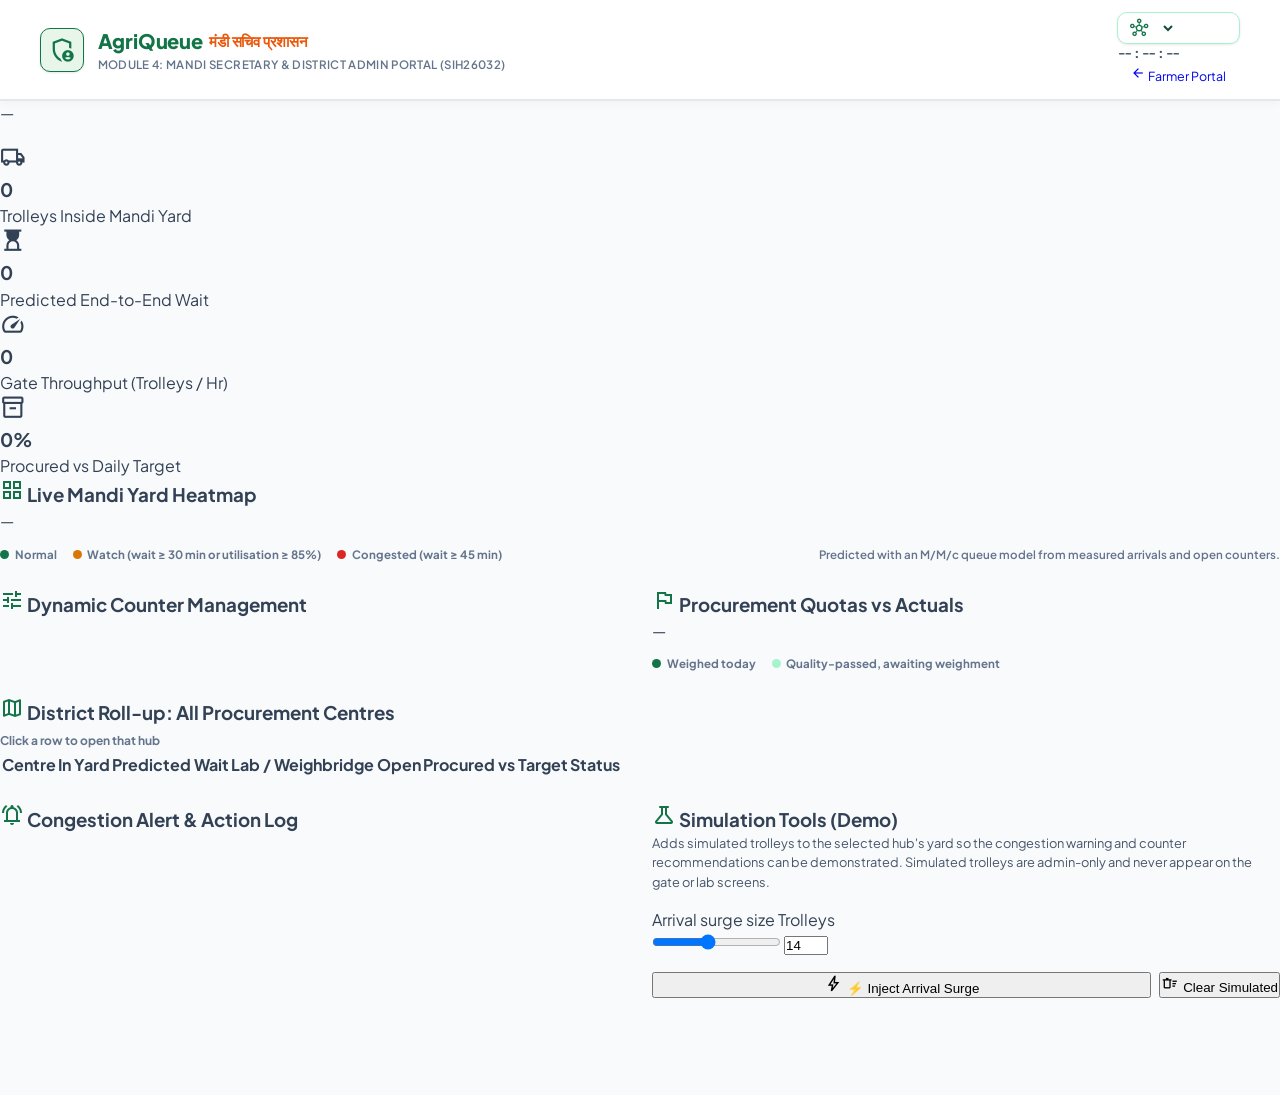
==== public/admin_dashboard.html @ 8ec09c7c "feat(module4): Mandi Secretary admin portal (admin_dashboard.html) + architecture docs - Live yard h" ====
<!DOCTYPE html>
<html lang="en">
<head>
    <meta charset="UTF-8">
    <meta name="viewport" content="width=device-width, initial-scale=1.0">
    <title>Mandi Secretary Admin Portal | AgriQueue (SIH26032)</title>

    <!-- Google Fonts -->
    <link rel="preconnect" href="https://fonts.googleapis.com">
    <link rel="preconnect" href="https://fonts.gstatic.com" crossorigin>
    <link href="https://fonts.googleapis.com/css2?family=JetBrains+Mono:wght@500;600;700;800&family=Plus+Jakarta+Sans:wght@400;500;600;700;800&family=Material+Symbols+Outlined:wght,FILL@100..700,0..1&display=swap" rel="stylesheet">

    <!-- Shared AgriQueue Vanilla CSS Design System -->
    <link rel="stylesheet" href="farmer.css">

    <!-- Operations portal components (identical to the Quality Lab page styles) -->
    <link rel="stylesheet" href="ops_portal.css">

    <!-- Admin-only layout helpers (design tokens only: no new colours, sizes or radii) -->
    <style>
        .ad-two-col {
            display: grid;
            grid-template-columns: 1fr 1fr;
            gap: 1.5rem;
            margin-bottom: 1.5rem;
            align-items: start;
        }

        @media (max-width: 1024px) {
            .ad-two-col {
                grid-template-columns: 1fr;
            }
        }

        .ad-block {
            margin-bottom: 1.5rem;
        }

        .ad-bar-track {
            height: 10px;
            border-radius: var(--radius-pill);
            background: var(--bg-surface-alt);
            overflow: hidden;
            display: flex;
        }

        .ad-bar-fill {
            height: 100%;
            background: var(--color-primary);
            transition: width var(--transition-smooth);
        }

        .ad-bar-pipeline {
            height: 100%;
            background: var(--color-primary-border);
            transition: width var(--transition-smooth);
        }

        .ad-group-title {
            font-size: 0.72rem;
            font-weight: 800;
            color: var(--text-muted);
            text-transform: uppercase;
            letter-spacing: 0.04em;
            margin: 1rem 0 0.5rem;
        }

        .ad-group-title:first-child {
            margin-top: 0;
        }

        .ad-row {
            display: flex;
            justify-content: space-between;
            align-items: center;
            gap: 0.75rem;
            padding: 0.6rem 0.85rem;
            border: 1px solid var(--border-subtle);
            border-radius: var(--radius-md);
            background: #ffffff;
            margin-bottom: 0.5rem;
        }

        .ad-row-name {
            font-size: 0.85rem;
            font-weight: 700;
            color: var(--text-main);
        }

        .ad-row-sub {
            font-size: 0.72rem;
            color: var(--text-muted);
            margin-top: 0.1rem;
        }

        .ad-rec {
            display: flex;
            justify-content: space-between;
            align-items: center;
            gap: 0.75rem;
            padding: 0.75rem 0.9rem;
            border-radius: var(--radius-md);
            font-size: 0.8rem;
            margin-bottom: 0.6rem;
        }

        .ad-rec-alert { background: #fef2f2; border: 1.5px solid #fca5a5; color: #991b1b; }
        .ad-rec-watch { background: #fef3c7; border: 1.5px solid #fde68a; color: #92400e; }

        .ad-legend {
            display: flex;
            gap: 1rem;
            flex-wrap: wrap;
            font-size: 0.72rem;
            font-weight: 700;
            color: var(--text-muted);
            margin-top: 0.85rem;
        }

        .ad-dot {
            display: inline-block;
            width: 9px;
            height: 9px;
            border-radius: var(--radius-pill);
            margin-right: 0.35rem;
        }

        .ad-hub-row {
            cursor: pointer;
        }

        .ad-hub-row:hover td {
            background: #f8fafc;
        }

        .ad-hub-row.active td {
            background: var(--color-primary-light);
        }

        .ad-log-row {
            display: flex;
            align-items: flex-start;
            gap: 0.6rem;
            padding: 0.6rem 0;
            border-bottom: 1px dashed var(--border-subtle);
            font-size: 0.8rem;
            color: #334155;
        }

        .ad-log-row:last-child {
            border-bottom: none;
        }

        .ad-log-time {
            margin-left: auto;
            font-family: var(--font-mono);
            font-size: 0.72rem;
            color: var(--text-muted);
            white-space: nowrap;
        }
    </style>
</head>
<body>

    <!-- 1. Header Navigation -->
    <header class="kisan-header">
        <div class="header-container">
            <a href="farmer_dashboard.html" style="text-decoration: none; color: inherit;">
                <div class="brand-wrap">
                    <div class="brand-emblem">
                        <span class="material-symbols-outlined" style="font-size: 1.75rem;">admin_panel_settings</span>
                    </div>
                    <div class="brand-titles">
                        <h1>
                            <span>AgriQueue</span>
                            <span class="hindi-sub">मंडी सचिव प्रशासन</span>
                        </h1>
                        <p>Module 4: Mandi Secretary & District Admin Portal (SIH26032)</p>
                    </div>
                </div>
            </a>

            <div class="op-header-meta">
                <!-- Hub switcher -->
                <div class="lang-badge-box">
                    <span class="material-symbols-outlined" style="color: var(--color-primary); font-size: 1.15rem;">hub</span>
                    <select id="ad-hub-select" aria-label="Select procurement hub"></select>
                </div>

                <div style="font-family: var(--font-mono); font-size: 0.8rem; font-weight: 700; color: #475569;" id="ad-live-clock">
                    --:--:--
                </div>

                <a href="farmer_dashboard.html" class="btn-op-action btn-op-secondary" style="font-size: 0.78rem; padding: 0.4rem 0.85rem; text-decoration: none;">
                    <span class="material-symbols-outlined" style="font-size: 1rem;">arrow_back</span>
                    <span>Farmer Portal</span>
                </a>
            </div>
        </div>
    </header>

    <div class="op-container">

        <!-- 2. Congestion Alert Banner -->
        <div class="ad-block" style="margin-bottom: 1.25rem;">
            <div id="ad-banner" class="op-decision-badge badge-grade-a" style="margin-bottom: 0.4rem;">—</div>
            <div id="ad-banner-sub" style="font-size: 0.78rem; color: #64748b; text-align: center;"></div>
        </div>

        <!-- 3. Top Metric KPI Row -->
        <div class="op-stats-grid">
            <div class="op-stat-card">
                <div class="op-stat-icon-box stat-icon-deduction">
                    <span class="material-symbols-outlined" style="font-size: 1.6rem;">local_shipping</span>
                </div>
                <div class="op-stat-info">
                    <h3 id="ad-kpi-yard">0</h3>
                    <p>Trolleys Inside Mandi Yard</p>
                </div>
            </div>

            <div class="op-stat-card">
                <div class="op-stat-icon-box stat-icon-pending">
                    <span class="material-symbols-outlined" style="font-size: 1.6rem;">hourglass_top</span>
                </div>
                <div class="op-stat-info">
                    <h3 id="ad-kpi-wait">0</h3>
                    <p>Predicted End-to-End Wait</p>
                </div>
            </div>

            <div class="op-stat-card">
                <div class="op-stat-icon-box stat-icon-passed">
                    <span class="material-symbols-outlined" style="font-size: 1.6rem;">speed</span>
                </div>
                <div class="op-stat-info">
                    <h3 id="ad-kpi-throughput">0</h3>
                    <p>Gate Throughput (Trolleys / Hr)</p>
                </div>
            </div>

            <div class="op-stat-card">
                <div class="op-stat-icon-box stat-icon-passed">
                    <span class="material-symbols-outlined" style="font-size: 1.6rem;">inventory_2</span>
                </div>
                <div class="op-stat-info">
                    <h3 id="ad-kpi-procured">0%</h3>
                    <p id="ad-kpi-procured-sub">Procured vs Daily Target</p>
                </div>
            </div>
        </div>

        <!-- 4. Live Mandi Yard Heatmap -->
        <div class="op-analyzer-card ad-block">
            <div class="op-card-title-row">
                <h3>
                    <span class="material-symbols-outlined" style="color: var(--color-primary);">grid_view</span>
                    <span>Live Mandi Yard Heatmap</span>
                </h3>
                <span id="ad-heat-hub" class="op-badge op-badge-pending">—</span>
            </div>

            <div class="mandi-centres-grid" id="ad-heat-grid" style="margin-top: 0;">
                <!-- Station tiles rendered by admin_app.js -->
            </div>

            <div class="ad-legend">
                <span><span class="ad-dot" style="background: var(--color-primary);"></span>Normal</span>
                <span><span class="ad-dot" style="background: var(--status-warning);"></span>Watch (wait ≥ 30 min or utilisation ≥ 85%)</span>
                <span><span class="ad-dot" style="background: var(--status-danger);"></span>Congested (wait ≥ 45 min)</span>
                <span style="margin-left: auto; font-weight: 600;">Predicted with an M/M/c queue model from measured arrivals and open counters.</span>
            </div>
        </div>

        <!-- 5. Counter Management + Quotas -->
        <div class="ad-two-col">
            <div class="op-analyzer-card">
                <div class="op-card-title-row">
                    <h3>
                        <span class="material-symbols-outlined" style="color: var(--color-primary);">tune</span>
                        <span>Dynamic Counter Management</span>
                    </h3>
                </div>

                <div id="ad-recs"></div>
                <div id="ad-counters"></div>
                <div id="ad-counter-msg" style="font-size: 0.78rem; color: #991b1b; margin-top: 0.5rem; min-height: 1rem;"></div>
            </div>

            <div class="op-analyzer-card">
                <div class="op-card-title-row">
                    <h3>
                        <span class="material-symbols-outlined" style="color: var(--color-primary);">flag</span>
                        <span>Procurement Quotas vs Actuals</span>
                    </h3>
                    <span id="ad-quota-total" class="op-badge op-badge-pending">—</span>
                </div>

                <div id="ad-quotas"></div>

                <div class="ad-legend" style="margin-top: 0.75rem;">
                    <span><span class="ad-dot" style="background: var(--color-primary);"></span>Weighed today</span>
                    <span><span class="ad-dot" style="background: var(--color-primary-border);"></span>Quality-passed, awaiting weighment</span>
                </div>
            </div>
        </div>

        <!-- 6. District Roll-up -->
        <div class="op-analyzer-card ad-block">
            <div class="op-card-title-row">
                <h3>
                    <span class="material-symbols-outlined" style="color: var(--color-primary);">map</span>
                    <span>District Roll-up: All Procurement Centres</span>
                </h3>
                <span style="font-size: 0.75rem; color: #64748b; font-weight: 700;">Click a row to open that hub</span>
            </div>

            <div style="overflow-x: auto;">
                <table class="cert-table" style="margin-bottom: 0;">
                    <thead>
                        <tr>
                            <th>Centre</th>
                            <th>In Yard</th>
                            <th>Predicted Wait</th>
                            <th>Lab / Weighbridge Open</th>
                            <th>Procured vs Target</th>
                            <th>Status</th>
                        </tr>
                    </thead>
                    <tbody id="ad-district-body"></tbody>
                </table>
            </div>
        </div>

        <!-- 7. Alert Log + Demo Tools -->
        <div class="ad-two-col">
            <div class="op-analyzer-card">
                <div class="op-card-title-row">
                    <h3>
                        <span class="material-symbols-outlined" style="color: var(--color-primary);">notifications_active</span>
                        <span>Congestion Alert & Action Log</span>
                    </h3>
                </div>
                <div id="ad-alert-log"></div>
            </div>

            <div class="op-analyzer-card">
                <div class="op-card-title-row">
                    <h3>
                        <span class="material-symbols-outlined" style="color: var(--color-primary);">science</span>
                        <span>Simulation Tools (Demo)</span>
                    </h3>
                </div>

                <p style="font-size: 0.8rem; color: #475569; margin-bottom: 1rem;">
                    Adds simulated trolleys to the selected hub's yard so the congestion warning and counter recommendations can be demonstrated.
                    Simulated trolleys are admin-only and never appear on the gate or lab screens.
                </p>

                <div class="op-input-group" style="margin-bottom: 1rem;">
                    <label>
                        <span>Arrival surge size</span>
                        <span class="norm-tag">Trolleys</span>
                    </label>
                    <div class="slider-with-number">
                        <input type="range" id="ad-surge-slider" min="2" max="30" step="1" value="14">
                        <input type="number" id="ad-surge-input" min="1" max="60" step="1" value="14">
                    </div>
                </div>

                <div style="display: flex; gap: 0.5rem; flex-wrap: wrap;">
                    <button type="button" id="btn-surge" class="btn-probe-scan" style="flex: 1 1 auto; white-space: nowrap;">
                        <span class="material-symbols-outlined" style="font-size: 1.2rem;">bolt</span>
                        <span>⚡ Inject Arrival Surge</span>
                    </button>
                    <button type="button" id="btn-clear-sim" class="btn-op-action btn-op-secondary" style="white-space: nowrap;">
                        <span class="material-symbols-outlined" style="font-size: 1.1rem;">delete_sweep</span>
                        <span>Clear Simulated</span>
                    </button>
                </div>
                <div id="ad-sim-note" style="font-size: 0.75rem; color: #64748b; margin-top: 0.6rem;"></div>
            </div>
        </div>

    </div>

    <!-- Mandi Admin Controller Scripts -->
    <script src="queue_engine.js"></script>
    <script src="ops_store.js"></script>
    <script src="admin_app.js"></script>
</body>
</html>
---- public/farmer.css ----
/* ==========================================================================
   AgriQueue: Smart Farmer Procurement & Queue Management Platform (SIH26032)
   Vanilla CSS Design System - Clean White & Agricultural Forest Green (#137547)
   ========================================================================== */

/* 1. Design Tokens & CSS Variables */
:root {
  /* Brand Palette from AgriQueue Specifications */
  --color-primary: #137547;
  --color-primary-hover: #168a54;
  --color-primary-dark: #0d5232;
  --color-primary-light: #e8f5e9;
  --color-primary-border: #a7f3d0;
  
  --color-secondary: #ea580c;
  --color-secondary-hover: #c2410c;
  --color-secondary-light: #fff7ed;
  
  --color-tertiary: #064e3b;
  
  /* Backgrounds & Surfaces (Clean White Theme) */
  --bg-app: #f8fafc;
  --bg-surface: #ffffff;
  --bg-surface-alt: #f1f5f9;
  --bg-card-header: #f0fdf4;
  
  /* Text & Typography */
  --text-main: #0f172a;
  --text-body: #334155;
  --text-muted: #64748b;
  --text-dim: #94a3b8;
  --text-inverse: #ffffff;
  
  /* Status Colors */
  --status-success: #16a34a;
  --status-success-bg: #dcfce7;
  --status-warning: #d97706;
  --status-warning-bg: #fef3c7;
  --status-danger: #dc2626;
  --status-danger-bg: #fee2e2;
  --status-info: #0284c7;
  --status-info-bg: #e0f2fe;

  /* Borders & Dividers */
  --border-subtle: #e2e8f0;
  --border-green: #cbd5e1;
  --border-focus: #137547;
  
  /* Radii */
  --radius-sm: 6px;
  --radius-md: 10px;
  --radius-lg: 14px;
  --radius-xl: 20px;
  --radius-pill: 9999px;
  
  /* Shadows */
  --shadow-sm: 0 1px 3px rgba(0, 0, 0, 0.06), 0 1px 2px rgba(0, 0, 0, 0.04);
  --shadow-md: 0 4px 16px -2px rgba(0, 0, 0, 0.07), 0 2px 6px -1px rgba(0, 0, 0, 0.04);
  --shadow-lg: 0 12px 30px -4px rgba(19, 117, 71, 0.12), 0 4px 12px -2px rgba(0, 0, 0, 0.05);
  --shadow-btn: 0 4px 14px rgba(19, 117, 71, 0.28);
  
  /* Fonts */
  --font-sans: 'Plus Jakarta Sans', 'Outfit', -apple-system, BlinkMacSystemFont, 'Segoe UI', Roboto, sans-serif;
  --font-mono: 'JetBrains Mono', monospace;

  --transition-fast: 160ms cubic-bezier(0.4, 0, 0.2, 1);
  --transition-smooth: 240ms cubic-bezier(0.4, 0, 0.2, 1);
}

/* 2. Reset & Base Setup */
*, *::before, *::after {
  box-sizing: border-box;
  margin: 0;
  padding: 0;
}

html {
  font-size: 16px;
  scroll-behavior: smooth;
}

body {
  background-color: var(--bg-app);
  color: var(--text-body);
  font-family: var(--font-sans);
  line-height: 1.5;
  min-height: 100vh;
  padding-bottom: 4rem;
  -webkit-font-smoothing: antialiased;
}

/* 3. Top Navigation Header */
.kisan-header {
  position: sticky;
  top: 0;
  z-index: 100;
  background: #ffffff;
  border-bottom: 2px solid #e2e8f0;
  box-shadow: 0 2px 10px rgba(0, 0, 0, 0.04);
  padding: 0.75rem 1.5rem;
}

.header-container {
  max-width: 1200px;
  margin: 0 auto;
  display: flex;
  align-items: center;
  justify-content: space-between;
  gap: 1.25rem;
  flex-wrap: wrap;
}

.brand-wrap {
  display: flex;
  align-items: center;
  gap: 0.85rem;
  cursor: pointer;
}

.brand-emblem {
  width: 2.75rem;
  height: 2.75rem;
  background: var(--color-primary-light);
  border: 1.5px solid var(--color-primary);
  border-radius: var(--radius-md);
  display: flex;
  align-items: center;
  justify-content: center;
  color: var(--color-primary);
  box-shadow: var(--shadow-sm);
}

.brand-titles h1 {
  font-size: 1.25rem;
  font-weight: 800;
  color: var(--color-primary);
  letter-spacing: -0.01em;
  display: flex;
  align-items: center;
  gap: 0.4rem;
}

.brand-titles h1 .hindi-sub {
  font-size: 0.95rem;
  color: var(--color-secondary);
  font-weight: 700;
}

.brand-titles p {
  font-size: 0.72rem;
  color: var(--text-muted);
  font-weight: 600;
  letter-spacing: 0.03em;
  text-transform: uppercase;
}

.header-actions {
  display: flex;
  align-items: center;
  gap: 0.85rem;
  flex-wrap: wrap;
}

/* Language Switcher */
.lang-badge-box {
  display: flex;
  align-items: center;
  gap: 0.5rem;
  background: #ffffff;
  border: 1.5px solid var(--color-primary-border);
  border-radius: var(--radius-md);
  padding: 0.35rem 0.75rem;
  box-shadow: var(--shadow-sm);
}

.lang-badge-box select {
  border: none;
  background: transparent;
  font-family: var(--font-sans);
  font-weight: 700;
  font-size: 0.82rem;
  color: var(--color-primary-dark);
  outline: none;
  cursor: pointer;
}

/* Voice Assistance Button */
.voice-master-btn {
  display: flex;
  align-items: center;
  gap: 0.5rem;
  background: var(--color-primary-light);
  border: 1.5px solid var(--color-primary);
  color: var(--color-primary-dark);
  padding: 0.45rem 0.9rem;
  border-radius: var(--radius-md);
  font-family: var(--font-sans);
  font-size: 0.8rem;
  font-weight: 700;
  cursor: pointer;
  transition: all var(--transition-fast);
}

.voice-master-btn:hover {
  background: var(--color-primary);
  color: #ffffff;
  box-shadow: var(--shadow-btn);
}

.voice-master-btn.active-voice {
  background: var(--color-primary);
  color: #ffffff;
  box-shadow: 0 0 12px rgba(19, 117, 71, 0.4);
}

/* 4. Live MSP Banner */
.msp-ticker-strip {
  background: linear-gradient(90deg, #137547 0%, #0d5232 100%);
  color: #ffffff;
  padding: 0.45rem 1.5rem;
  font-size: 0.78rem;
  font-family: var(--font-sans);
  box-shadow: 0 2px 6px rgba(0, 0, 0, 0.08);
  overflow-x: auto;
  white-space: nowrap;
}

.msp-ticker-content {
  max-width: 1200px;
  margin: 0 auto;
  display: flex;
  align-items: center;
  gap: 1.5rem;
}

.ticker-tag {
  background: var(--color-secondary);
  color: #ffffff;
  padding: 0.15rem 0.5rem;
  border-radius: var(--radius-pill);
  font-size: 0.68rem;
  font-weight: 800;
  text-transform: uppercase;
  letter-spacing: 0.05em;
}

.ticker-crop-item strong {
  color: #fef08a;
  font-weight: 800;
}

/* 5. Main App Container */
.main-layout {
  max-width: 1200px;
  margin: 1.5rem auto 0;
  padding: 0 1.25rem;
  display: flex;
  flex-direction: column;
  gap: 1.5rem;
}

/* Farmer Profile Ribbon */
.farmer-profile-ribbon {
  background: #ffffff;
  border: 1.5px solid var(--border-subtle);
  border-left: 5px solid var(--color-primary);
  border-radius: var(--radius-lg);
  padding: 1rem 1.35rem;
  display: flex;
  align-items: center;
  justify-content: space-between;
  gap: 1rem;
  flex-wrap: wrap;
  box-shadow: var(--shadow-sm);
}

.profile-info {
  display: flex;
  align-items: center;
  gap: 0.85rem;
}

.profile-avatar {
  width: 2.75rem;
  height: 2.75rem;
  background: var(--color-primary-light);
  border-radius: var(--radius-pill);
  display: flex;
  align-items: center;
  justify-content: center;
  color: var(--color-primary);
}

.profile-name {
  font-size: 1.05rem;
  font-weight: 800;
  color: var(--text-main);
}

.profile-details {
  font-size: 0.78rem;
  color: var(--text-muted);
  display: flex;
  gap: 0.65rem;
  flex-wrap: wrap;
}

.profile-badge {
  background: var(--color-primary-light);
  color: var(--color-primary-dark);
  font-family: var(--font-mono);
  font-size: 0.72rem;
  font-weight: 700;
  padding: 0.25rem 0.6rem;
  border-radius: var(--radius-sm);
}

/* 6. Navigation Tabs */
.portal-tabs {
  display: flex;
  align-items: center;
  gap: 0.5rem;
  background: #ffffff;
  padding: 0.4rem;
  border-radius: var(--radius-lg);
  border: 1.5px solid var(--border-subtle);
  box-shadow: var(--shadow-sm);
  overflow-x: auto;
}

.portal-tab-btn {
  flex: 1;
  min-width: 170px;
  padding: 0.75rem 1.15rem;
  border-radius: var(--radius-md);
  border: 1.5px solid transparent;
  background: transparent;
  color: var(--text-muted);
  font-family: var(--font-sans);
  font-size: 0.88rem;
  font-weight: 700;
  cursor: pointer;
  display: flex;
  align-items: center;
  justify-content: center;
  gap: 0.5rem;
  transition: all var(--transition-fast);
}

.portal-tab-btn:hover {
  color: var(--color-primary);
  background: var(--color-primary-light);
}

.portal-tab-btn.active {
  background: var(--color-primary);
  color: #ffffff;
  box-shadow: var(--shadow-btn);
}

.portal-tab-btn.active .tab-icon {
  color: #ffffff;
}

/* 7. Tab View Panels */
.tab-view {
  display: none;
  animation: fadeIn 200ms ease;
}

.tab-view.active {
  display: block;
}

@keyframes fadeIn {
  from { opacity: 0; transform: translateY(4px); }
  to { opacity: 1; transform: translateY(0); }
}

/* 8. Card Layouts & Grid */
.grid-2-col {
  display: grid;
  grid-template-columns: 1.25fr 1fr;
  gap: 1.5rem;
}

.white-card {
  background: #ffffff;
  border: 1.5px solid var(--border-subtle);
  border-radius: var(--radius-xl);
  padding: 1.75rem;
  box-shadow: var(--shadow-md);
  position: relative;
}

.card-header-clean {
  border-bottom: 1.5px solid var(--border-subtle);
  padding-bottom: 1rem;
  margin-bottom: 1.35rem;
  display: flex;
  align-items: center;
  justify-content: space-between;
}

.card-header-clean h2 {
  font-size: 1.2rem;
  font-weight: 800;
  color: var(--text-main);
  display: flex;
  align-items: center;
  gap: 0.5rem;
}

.card-header-clean h2 .material-symbols-outlined {
  color: var(--color-primary);
}

.card-subtext {
  font-size: 0.82rem;
  color: var(--text-muted);
  margin-top: 0.25rem;
}

/* 9. Interactive Voice Elements */
.field-header-row {
  display: flex;
  align-items: center;
  justify-content: space-between;
  margin-bottom: 0.35rem;
}

.voice-btn {
  width: 26px;
  height: 26px;
  border-radius: var(--radius-sm);
  background: var(--color-primary-light);
  border: 1px solid var(--color-primary-border);
  color: var(--color-primary);
  display: inline-flex;
  align-items: center;
  justify-content: center;
  cursor: pointer;
  transition: all var(--transition-fast);
}

.voice-btn:hover {
  background: var(--color-primary);
  color: #ffffff;
  box-shadow: 0 0 8px rgba(19, 117, 71, 0.35);
}

.voice-btn.speaking {
  background: var(--color-primary);
  color: #ffffff;
  animation: pulseVoice 1s infinite alternate;
}

@keyframes pulseVoice {
  from { box-shadow: 0 0 4px var(--color-primary); }
  to { box-shadow: 0 0 14px var(--color-primary); }
}

/* 10. Forms & Controls */
.form-layout {
  display: flex;
  flex-direction: column;
  gap: 1.15rem;
}

.form-row-2 {
  display: grid;
  grid-template-columns: 1fr 1fr;
  gap: 1rem;
}

.form-group-clean {
  display: flex;
  flex-direction: column;
}

.clean-label {
  font-size: 0.78rem;
  font-weight: 700;
  color: var(--text-main);
  text-transform: uppercase;
  letter-spacing: 0.03em;
}

.clean-input,
.clean-select,
.clean-textarea {
  width: 100%;
  padding: 0.75rem 0.95rem;
  background: #ffffff;
  border: 1.5px solid var(--border-subtle);
  border-radius: var(--radius-md);
  font-family: var(--font-sans);
  font-size: 0.9rem;
  color: var(--text-main);
  outline: none;
  transition: all var(--transition-fast);
}

.clean-input:focus,
.clean-select:focus,
.clean-textarea:focus {
  border-color: var(--color-primary);
  box-shadow: 0 0 0 3px rgba(19, 117, 71, 0.12);
}

.clean-textarea {
  min-height: 4.5rem;
  resize: vertical;
}

/* Buttons */
.btn-kisan-primary {
  width: 100%;
  padding: 0.9rem 1.5rem;
  background: var(--color-primary);
  color: #ffffff;
  border: none;
  border-radius: var(--radius-md);
  font-family: var(--font-sans);
  font-size: 0.95rem;
  font-weight: 800;
  letter-spacing: 0.02em;
  cursor: pointer;
  box-shadow: var(--shadow-btn);
  display: flex;
  align-items: center;
  justify-content: center;
  gap: 0.5rem;
  transition: all var(--transition-fast);
}

.btn-kisan-primary:hover {
  background: var(--color-primary-hover);
  transform: translateY(-1px);
  box-shadow: 0 6px 20px rgba(19, 117, 71, 0.35);
}

.btn-kisan-primary:active {
  transform: translateY(1px);
}

.btn-kisan-secondary {
  padding: 0.55rem 1rem;
  background: var(--color-secondary-light);
  border: 1.5px solid rgba(234, 88, 12, 0.3);
  color: var(--color-secondary);
  border-radius: var(--radius-md);
  font-weight: 700;
  font-size: 0.8rem;
  cursor: pointer;
  transition: all var(--transition-fast);
}

.btn-kisan-secondary:hover {
  background: var(--color-secondary);
  color: #ffffff;
}

/* 11. Live Queue Step Progress Indicator */
.queue-stepper {
  display: flex;
  align-items: center;
  justify-content: space-between;
  margin: 1.5rem 0;
  position: relative;
}

.queue-stepper::before {
  content: '';
  position: absolute;
  top: 18px;
  left: 30px;
  right: 30px;
  height: 3px;
  background: #e2e8f0;
  z-index: 1;
}

.step-item {
  position: relative;
  z-index: 2;
  display: flex;
  flex-direction: column;
  align-items: center;
  text-align: center;
  gap: 0.35rem;
}

.step-circle {
  width: 36px;
  height: 36px;
  border-radius: 50%;
  background: #ffffff;
  border: 2px solid #cbd5e1;
  color: #64748b;
  display: flex;
  align-items: center;
  justify-content: center;
  font-weight: 800;
  font-size: 0.85rem;
  transition: all var(--transition-fast);
}

.step-item.step-done .step-circle {
  background: var(--color-primary);
  border-color: var(--color-primary);
  color: #ffffff;
}

.step-item.step-active .step-circle {
  background: #ffffff;
  border-color: var(--color-secondary);
  color: var(--color-secondary);
  box-shadow: 0 0 0 4px rgba(234, 88, 12, 0.15);
}

.step-label {
  font-size: 0.72rem;
  font-weight: 700;
  color: var(--text-muted);
  max-width: 80px;
}

.step-item.step-active .step-label {
  color: var(--color-secondary);
}

.step-item.step-done .step-label {
  color: var(--color-primary-dark);
}

/* 12. Digital Queue Token Card (Mandi Slot Module) */
.queue-ticket {
  background: linear-gradient(135deg, #ffffff 0%, #f0fdf4 100%);
  border: 2px dashed var(--color-primary);
  border-radius: var(--radius-lg);
  padding: 1.5rem;
  text-align: center;
  position: relative;
  box-shadow: var(--shadow-md);
}

.ticket-header {
  font-size: 0.75rem;
  font-weight: 800;
  text-transform: uppercase;
  color: var(--color-primary);
  letter-spacing: 0.05em;
}

.ticket-number-display {
  font-family: var(--font-mono);
  font-size: 2.5rem;
  font-weight: 900;
  color: var(--color-primary-dark);
  margin: 0.5rem 0;
}

.ticket-lane-pill {
  display: inline-block;
  background: var(--color-primary);
  color: #ffffff;
  padding: 0.3rem 0.85rem;
  border-radius: var(--radius-pill);
  font-size: 0.78rem;
  font-weight: 700;
  font-family: var(--font-mono);
}

.ticket-meta-grid {
  display: grid;
  grid-template-columns: repeat(3, 1fr);
  gap: 0.75rem;
  margin-top: 1.25rem;
  padding-top: 1rem;
  border-top: 1px solid rgba(19, 117, 71, 0.2);
}

.ticket-meta-item span {
  display: block;
  font-size: 0.68rem;
  color: var(--text-muted);
  text-transform: uppercase;
  font-weight: 600;
}

.ticket-meta-item strong {
  font-size: 0.92rem;
  color: var(--text-main);
  font-family: var(--font-mono);
}

/* 13. Registered Crops Cards & List */
.crops-grid-list {
  display: flex;
  flex-direction: column;
  gap: 1rem;
}

.clean-crop-card {
  background: #ffffff;
  border: 1.5px solid var(--border-subtle);
  border-radius: var(--radius-lg);
  padding: 1.25rem;
  transition: all var(--transition-fast);
  box-shadow: var(--shadow-sm);
}

.clean-crop-card:hover {
  border-color: var(--color-primary);
  box-shadow: var(--shadow-md);
  transform: translateY(-2px);
}

.crop-card-main {
  display: flex;
  align-items: center;
  justify-content: space-between;
  gap: 1rem;
}

.crop-card-left {
  display: flex;
  align-items: center;
  gap: 0.85rem;
}

.crop-icon-box {
  width: 3rem;
  height: 3rem;
  background: var(--color-primary-light);
  border: 1px solid var(--color-primary-border);
  border-radius: var(--radius-md);
  display: flex;
  align-items: center;
  justify-content: center;
  color: var(--color-primary);
}

.crop-title-text strong {
  font-size: 1rem;
  color: var(--color-primary-dark);
}

.crop-title-text span {
  font-size: 0.8rem;
  color: var(--text-muted);
}

.crop-badge-status {
  padding: 0.25rem 0.65rem;
  border-radius: var(--radius-pill);
  font-size: 0.72rem;
  font-weight: 800;
  text-transform: uppercase;
  background: var(--status-success-bg);
  color: var(--status-success);
  border: 1px solid rgba(22, 163, 74, 0.3);
}

/* 14. MSP Payment Estimate Box & Procurement Receipt */
.payout-calc-box {
  background: #f0fdf4;
  border: 1.5px solid var(--color-primary-border);
  border-radius: var(--radius-lg);
  padding: 1.25rem;
  margin-top: 1.25rem;
}

.calc-row {
  display: flex;
  justify-content: space-between;
  font-size: 0.85rem;
  margin-bottom: 0.4rem;
}

.calc-row.total-payout {
  border-top: 1.5px dashed var(--color-primary);
  padding-top: 0.65rem;
  margin-top: 0.65rem;
  font-size: 1.1rem;
  font-weight: 800;
  color: var(--color-primary-dark);
}

/* Official Digital Procurement Receipt / J-Form */
.j-form-receipt {
  background: #ffffff;
  border: 2px solid var(--color-primary-border);
  border-radius: var(--radius-lg);
  padding: 1.5rem;
  box-shadow: var(--shadow-sm);
  margin-top: 1rem;
}

.j-form-header {
  text-align: center;
  border-bottom: 1.5px dashed #cbd5e1;
  padding-bottom: 0.85rem;
  margin-bottom: 1rem;
}

.j-form-header h4 {
  color: var(--color-primary-dark);
  font-size: 1rem;
  font-weight: 800;
}

.j-form-row {
  display: flex;
  justify-content: space-between;
  font-size: 0.82rem;
  margin-bottom: 0.45rem;
  font-family: var(--font-sans);
}

.j-form-total {
  border-top: 1.5px solid var(--color-primary);
  padding-top: 0.65rem;
  margin-top: 0.65rem;
  font-size: 1rem;
  font-weight: 800;
  color: var(--color-primary-dark);
}

/* 15. Responsive Rules */
@media (max-width: 900px) {
  .grid-2-col {
    grid-template-columns: 1fr;
  }
}

@media (max-width: 640px) {
  .header-container {
    flex-direction: column;
    align-items: flex-start;
  }
  .form-row-2 {
    grid-template-columns: 1fr;
  }
  .ticket-meta-grid {
    grid-template-columns: 1fr;
  }
  .crop-card-main {
    flex-direction: column;
    align-items: flex-start;
  }
  .queue-stepper::before {
    display: none;
  }
  .queue-stepper {
    flex-direction: column;
    align-items: flex-start;
    gap: 1rem;
  }
  .step-item {
    flex-direction: row;
    gap: 0.75rem;
  }
}

/* ==========================================================================
   16. Authentication Flow (Login & Signup)
   ========================================================================== */
.auth-page-wrapper {
  min-height: 100vh;
  display: flex;
  flex-direction: column;
  background: linear-gradient(180deg, #f8fafc 0%, #f0fdf4 100%);
}

.auth-nav-strip {
  background: #ffffff;
  border-bottom: 1.5px solid var(--border-subtle);
  padding: 0.85rem 1.5rem;
  display: flex;
  justify-content: space-between;
  align-items: center;
  max-width: 1200px;
  margin: 0 auto;
  width: 100%;
}

.auth-container {
  max-width: 540px;
  margin: 2.5rem auto;
  padding: 0 1rem;
  width: 100%;
}

.auth-container-wide {
  max-width: 760px;
  margin: 2rem auto;
  padding: 0 1rem;
  width: 100%;
}

.auth-card {
  background: #ffffff;
  border: 1.5px solid var(--border-subtle);
  border-radius: var(--radius-xl);
  padding: 2.25rem 2rem;
  box-shadow: 0 12px 35px -8px rgba(19, 117, 71, 0.12);
}

.auth-card-header {
  text-align: center;
  margin-bottom: 2rem;
}

.auth-icon-badge {
  width: 58px;
  height: 58px;
  border-radius: 16px;
  background: var(--color-primary-light);
  color: var(--color-primary);
  display: flex;
  align-items: center;
  justify-content: center;
  margin: 0 auto 1rem auto;
  border: 1.5px solid var(--color-primary-border);
}

.auth-card-header h2 {
  font-size: 1.45rem;
  font-weight: 800;
  color: var(--text-main);
  letter-spacing: -0.02em;
}

.auth-card-header p {
  font-size: 0.88rem;
  color: var(--text-muted);
  margin-top: 0.35rem;
}

.auth-tabs-row {
  display: flex;
  background: var(--bg-surface-alt);
  border-radius: var(--radius-pill);
  padding: 0.3rem;
  margin-bottom: 1.5rem;
  border: 1px solid var(--border-subtle);
}

.auth-tab-btn {
  flex: 1;
  padding: 0.55rem;
  border: none;
  background: transparent;
  border-radius: var(--radius-pill);
  font-size: 0.85rem;
  font-weight: 700;
  color: var(--text-muted);
  cursor: pointer;
  transition: var(--transition-fast);
}

.auth-tab-btn.active {
  background: #ffffff;
  color: var(--color-primary-dark);
  box-shadow: 0 2px 6px rgba(0, 0, 0, 0.08);
}

.demo-farmers-box {
  margin-top: 1.75rem;
  padding-top: 1.5rem;
  border-top: 1.5px dashed var(--border-subtle);
}

.demo-title {
  font-size: 0.78rem;
  font-weight: 700;
  color: var(--text-muted);
  text-transform: uppercase;
  letter-spacing: 0.04em;
  margin-bottom: 0.75rem;
  text-align: center;
}

.demo-chips-grid {
  display: grid;
  grid-template-columns: repeat(auto-fit, minmax(140px, 1fr));
  gap: 0.5rem;
}

.demo-chip-btn {
  background: var(--bg-surface-alt);
  border: 1px solid var(--border-subtle);
  border-radius: var(--radius-md);
  padding: 0.5rem 0.75rem;
  text-align: left;
  cursor: pointer;
  transition: var(--transition-fast);
}

.demo-chip-btn:hover {
  background: #ffffff;
  border-color: var(--color-primary);
  box-shadow: 0 2px 8px rgba(19, 117, 71, 0.1);
}

.demo-chip-name {
  font-size: 0.82rem;
  font-weight: 700;
  color: var(--text-main);
  display: block;
}

.demo-chip-sub {
  font-size: 0.7rem;
  color: var(--text-muted);
}

.auth-switch-footer {
  text-align: center;
  margin-top: 1.5rem;
  font-size: 0.85rem;
  color: var(--text-muted);
}

.auth-switch-link {
  color: var(--color-primary);
  font-weight: 700;
  text-decoration: none;
  margin-left: 0.25rem;
}

.auth-switch-link:hover {
  text-decoration: underline;
}

.user-nav-profile {
  display: flex;
  align-items: center;
  gap: 0.75rem;
  background: var(--color-primary-light);
  border: 1px solid var(--color-primary-border);
  border-radius: var(--radius-pill);
  padding: 0.35rem 0.85rem 0.35rem 0.5rem;
}

.user-avatar-circle {
  width: 28px;
  height: 28px;
  border-radius: 50%;
  background: var(--color-primary);
  color: #ffffff;
  display: flex;
  align-items: center;
  justify-content: center;
  font-size: 0.8rem;
  font-weight: 800;
}

.btn-logout {
  background: transparent;
  border: none;
  color: #dc2626;
  cursor: pointer;
  display: flex;
  align-items: center;
  gap: 0.25rem;
  font-size: 0.78rem;
  font-weight: 700;
  padding: 0.25rem 0.5rem;
  border-radius: var(--radius-sm);
  transition: var(--transition-fast);
}

.btn-logout:hover {
  background: #fee2e2;
}

/* ==========================================================================
   17. Geolocation & Nearest Procurement Centre Discovery
   ========================================================================== */
.gps-banner-card {
  background: #ffffff;
  border: 1.5px solid var(--color-primary-border);
  border-radius: var(--radius-lg);
  padding: 1.25rem 1.5rem;
  margin-bottom: 1.5rem;
  box-shadow: 0 4px 15px rgba(19, 117, 71, 0.06);
  display: flex;
  justify-content: space-between;
  align-items: center;
  gap: 1rem;
  flex-wrap: wrap;
}

.gps-info-wrap {
  display: flex;
  align-items: center;
  gap: 0.85rem;
}

.gps-radar-icon {
  width: 44px;
  height: 44px;
  border-radius: 12px;
  background: #f0fdf4;
  color: var(--color-primary);
  display: flex;
  align-items: center;
  justify-content: center;
  border: 1.5px solid var(--color-primary-border);
  position: relative;
}

.gps-radar-icon.detecting::after {
  content: '';
  position: absolute;
  inset: -4px;
  border: 2px solid var(--color-primary);
  border-radius: 16px;
  animation: radarPulse 1.5s infinite;
}

@keyframes radarPulse {
  0% { transform: scale(1); opacity: 0.8; }
  100% { transform: scale(1.35); opacity: 0; }
}

.gps-title {
  font-size: 0.95rem;
  font-weight: 800;
  color: var(--text-main);
}

.gps-subtitle {
  font-size: 0.78rem;
  color: var(--text-muted);
  margin-top: 0.15rem;
}

.btn-gps-detect {
  background: var(--color-primary);
  color: #ffffff;
  border: none;
  border-radius: var(--radius-md);
  padding: 0.65rem 1.15rem;
  font-size: 0.85rem;
  font-weight: 700;
  cursor: pointer;
  display: flex;
  align-items: center;
  gap: 0.45rem;
  transition: var(--transition-fast);
  box-shadow: 0 2px 8px rgba(19, 117, 71, 0.25);
}

.btn-gps-detect:hover {
  background: var(--color-primary-hover);
  transform: translateY(-1px);
}

.mandi-centres-grid {
  display: grid;
  grid-template-columns: repeat(auto-fill, minmax(340px, 1fr));
  gap: 1.25rem;
  margin-top: 1rem;
}

.mandi-card {
  background: #ffffff;
  border: 1.5px solid var(--border-subtle);
  border-radius: var(--radius-lg);
  padding: 1.35rem;
  display: flex;
  flex-direction: column;
  justify-content: space-between;
  transition: var(--transition-smooth);
  box-shadow: var(--shadow-sm);
  position: relative;
  overflow: hidden;
}

.mandi-card:hover {
  border-color: var(--color-primary);
  box-shadow: var(--shadow-md);
  transform: translateY(-2px);
}

.mandi-card.nearest-recommend {
  border-color: var(--color-primary);
  background: #fcfffd;
}

.nearest-badge-ribbon {
  position: absolute;
  top: 0;
  right: 0;
  background: var(--color-primary);
  color: #ffffff;
  font-size: 0.68rem;
  font-weight: 800;
  text-transform: uppercase;
  letter-spacing: 0.04em;
  padding: 0.25rem 0.75rem;
  border-bottom-left-radius: var(--radius-md);
}

.mandi-header {
  display: flex;
  align-items: flex-start;
  gap: 0.75rem;
  margin-bottom: 0.85rem;
}

.mandi-icon-box {
  width: 42px;
  height: 42px;
  border-radius: 10px;
  background: var(--color-primary-light);
  color: var(--color-primary);
  display: flex;
  align-items: center;
  justify-content: center;
  flex-shrink: 0;
}

.mandi-name {
  font-size: 1rem;
  font-weight: 800;
  color: var(--text-main);
  line-height: 1.3;
}

.mandi-location-text {
  font-size: 0.75rem;
  color: var(--text-muted);
  margin-top: 0.2rem;
  display: flex;
  align-items: center;
  gap: 0.25rem;
}

.distance-pill {
  display: inline-flex;
  align-items: center;
  gap: 0.3rem;
  background: #f0fdf4;
  border: 1px solid var(--color-primary-border);
  color: var(--color-primary-dark);
  font-size: 0.78rem;
  font-weight: 800;
  padding: 0.25rem 0.6rem;
  border-radius: var(--radius-pill);
  margin-bottom: 0.85rem;
  font-family: var(--font-mono);
}

.mandi-metrics-row {
  display: grid;
  grid-template-columns: 1fr 1fr;
  gap: 0.5rem;
  background: var(--bg-surface-alt);
  padding: 0.75rem;
  border-radius: var(--radius-md);
  margin-bottom: 1rem;
}

.metric-item {
  display: flex;
  flex-direction: column;
}

.metric-label {
  font-size: 0.68rem;
  color: var(--text-muted);
  text-transform: uppercase;
  font-weight: 700;
}

.metric-value {
  font-size: 0.85rem;
  font-weight: 800;
  color: var(--text-main);
  margin-top: 0.15rem;
}

.btn-select-mandi {
  width: 100%;
  background: var(--bg-surface-alt);
  color: var(--color-primary-dark);
  border: 1.5px solid var(--color-primary-border);
  border-radius: var(--radius-md);
  padding: 0.65rem 1rem;
  font-size: 0.85rem;
  font-weight: 800;
  cursor: pointer;
  display: flex;
  align-items: center;
  justify-content: center;
  gap: 0.4rem;
  transition: var(--transition-fast);
}

.btn-select-mandi:hover,
.mandi-card.nearest-recommend .btn-select-mandi {
  background: var(--color-primary);
  color: #ffffff;
  border-color: var(--color-primary);
  box-shadow: 0 3px 10px rgba(19, 117, 71, 0.2);
}
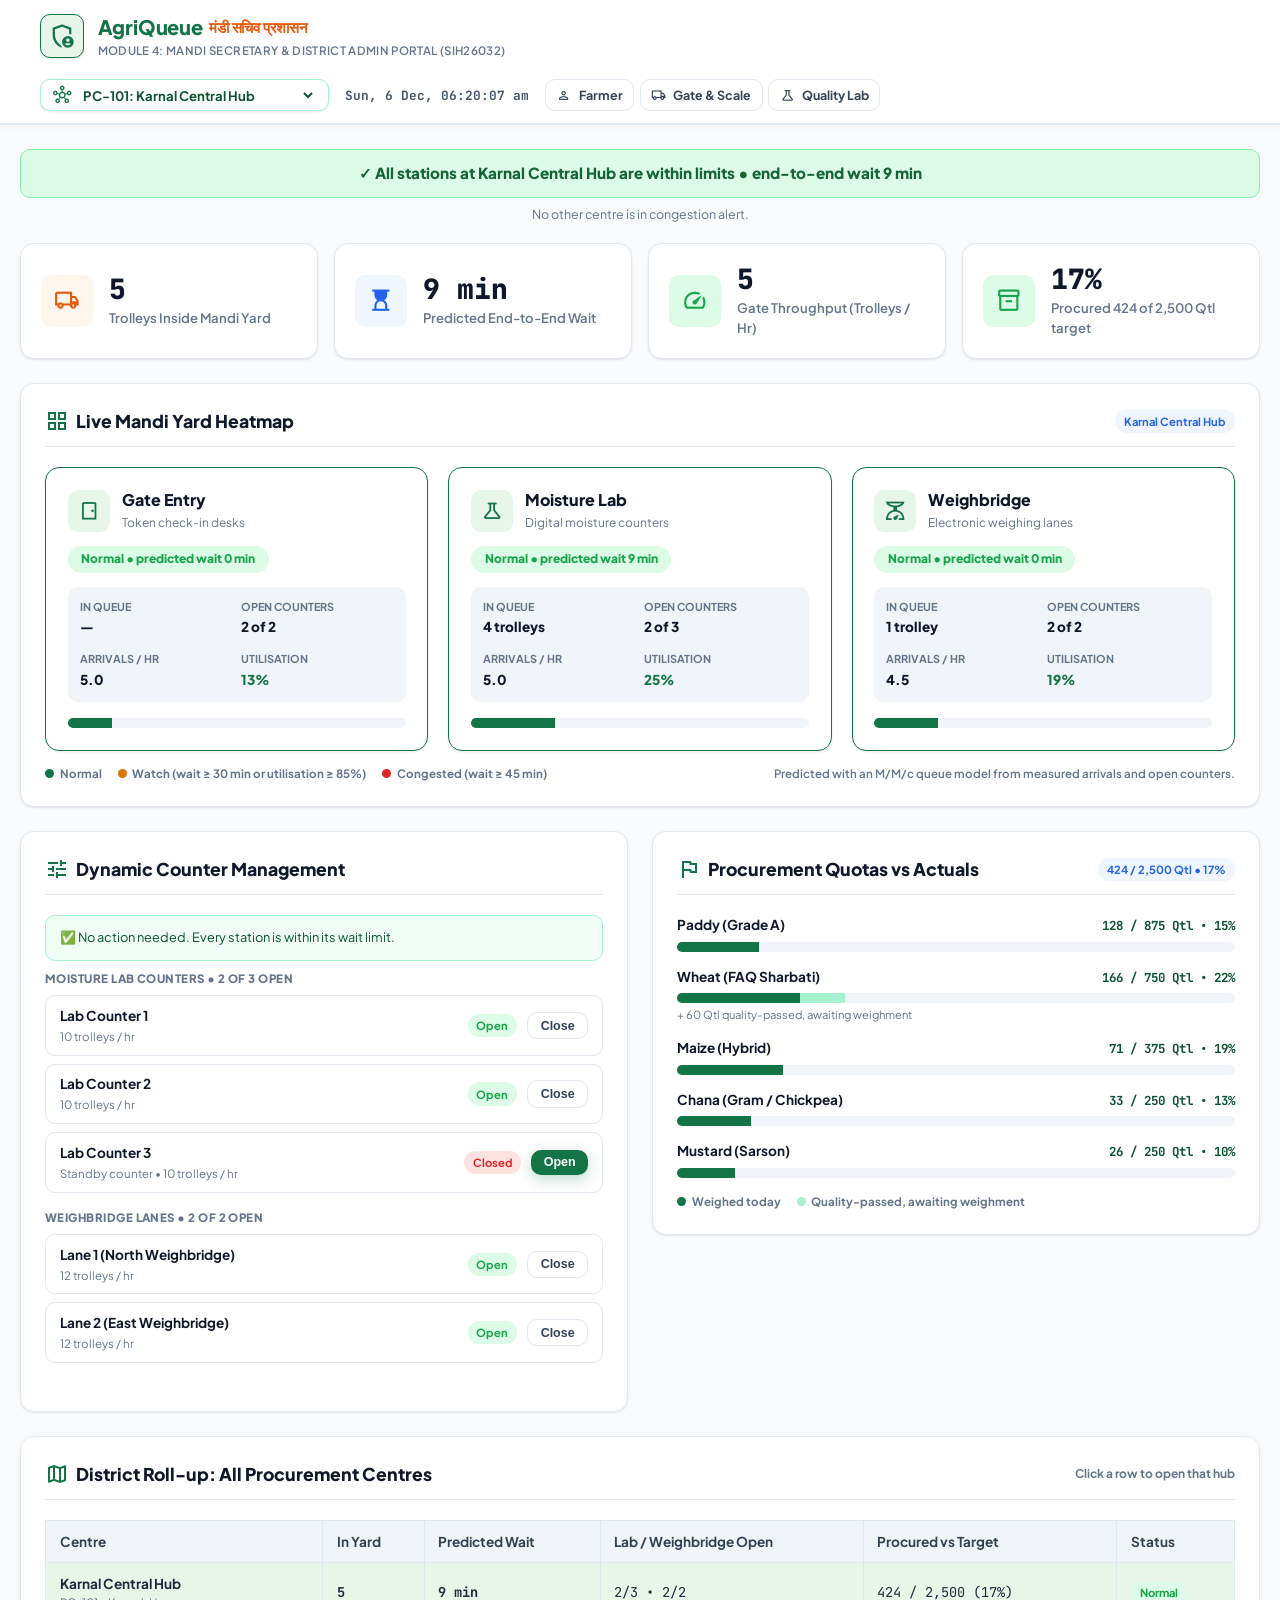
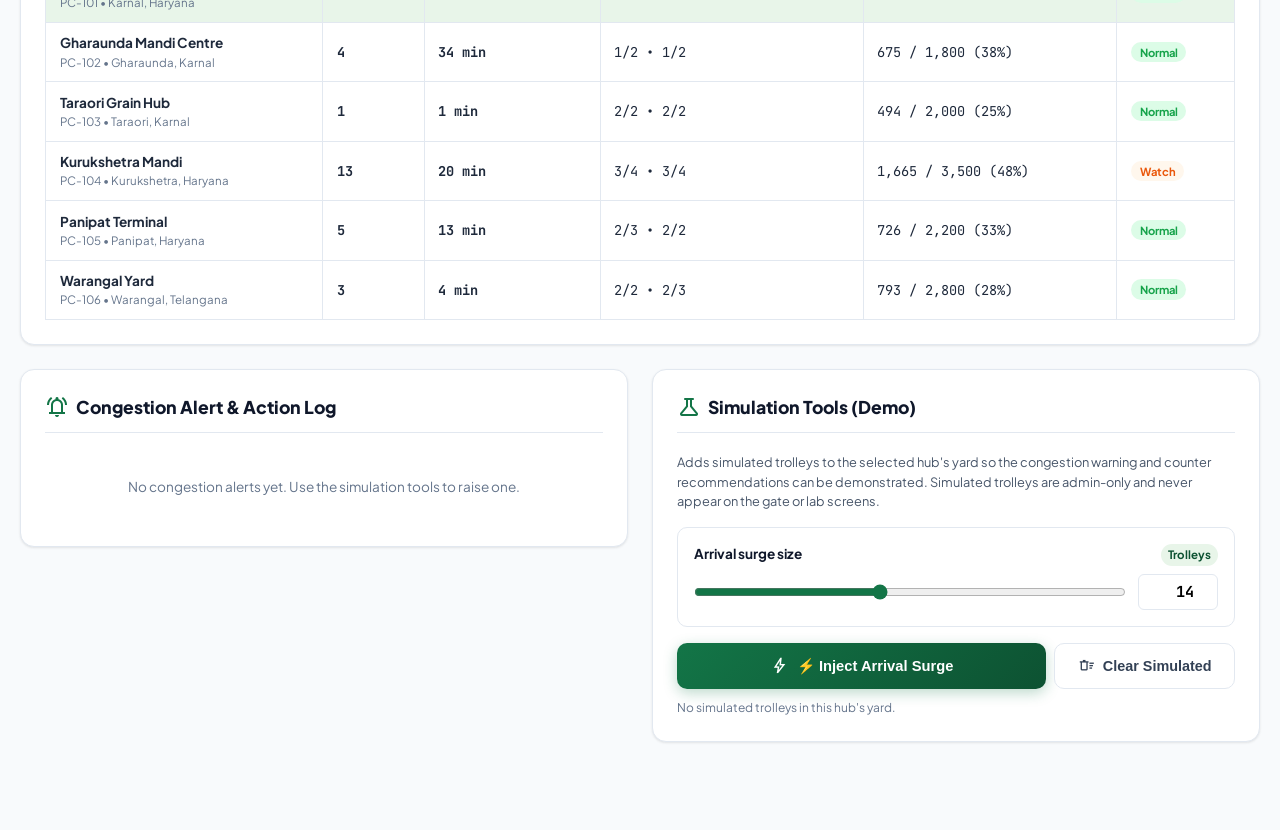
==== commit 131e28cf: "feat: add inter-portal navigation switchers and update platform documentation" ====
--- a/public/admin_dashboard.html
+++ b/public/admin_dashboard.html
@@ -191,10 +191,20 @@
                     --:--:--
                 </div>
 
-                <a href="farmer_dashboard.html" class="btn-op-action btn-op-secondary" style="font-size: 0.78rem; padding: 0.4rem 0.85rem; text-decoration: none;">
-                    <span class="material-symbols-outlined" style="font-size: 1rem;">arrow_back</span>
-                    <span>Farmer Portal</span>
-                </a>
+                <div style="display: flex; gap: 0.35rem; align-items: center; flex-wrap: wrap;">
+                    <a href="farmer_dashboard.html" class="btn-op-action btn-op-secondary" style="font-size: 0.78rem; padding: 0.35rem 0.65rem; text-decoration: none;">
+                        <span class="material-symbols-outlined" style="font-size: 0.95rem;">person</span>
+                        <span>Farmer</span>
+                    </a>
+                    <a href="gate_operator.html" class="btn-op-action btn-op-secondary" style="font-size: 0.78rem; padding: 0.35rem 0.65rem; text-decoration: none;">
+                        <span class="material-symbols-outlined" style="font-size: 0.95rem;">local_shipping</span>
+                        <span>Gate & Scale</span>
+                    </a>
+                    <a href="quality_inspector.html" class="btn-op-action btn-op-secondary" style="font-size: 0.78rem; padding: 0.35rem 0.65rem; text-decoration: none;">
+                        <span class="material-symbols-outlined" style="font-size: 0.95rem;">science</span>
+                        <span>Quality Lab</span>
+                    </a>
+                </div>
             </div>
         </div>
     </header>
--- a/public/ops_portal.css
+++ b/public/ops_portal.css
@@ -0,0 +1,760 @@
+/* ==========================================================================
+   AgriQueue: Shared Operations Portal Styles (SIH26032)
+   Used by Module 2 (gate_operator.html) and Module 4 (admin_dashboard.html).
+
+   Every rule below is the Quality Lab page's own inline stylesheet
+   (quality_inspector.html) copied unchanged, with a mechanical prefix rename
+   .qc-* -> .op-* and .btn-qc-* -> .btn-op-*. No colours, sizes or radii were
+   added or altered, so the operations pages render identically to Module 3.
+   Design tokens (--color-*, --radius-*, --font-*) come from farmer.css.
+   ========================================================================== */
+
+    .op-container {
+        max-width: 1400px;
+        margin: 1.5rem auto;
+        padding: 0 1.25rem;
+    }
+
+    /* Top Header Meta */
+    .op-header-meta {
+        display: flex;
+        align-items: center;
+        gap: 1rem;
+    }
+
+    .op-counter-pill {
+        background: var(--color-primary-light);
+        border: 1px solid var(--color-primary-border);
+        padding: 0.35rem 0.85rem;
+        border-radius: var(--radius-pill);
+        font-size: 0.82rem;
+        font-weight: 700;
+        color: var(--color-primary-dark);
+        display: flex;
+        align-items: center;
+        gap: 0.4rem;
+    }
+
+    /* 4 Key Metric Stat Cards */
+    .op-stats-grid {
+        display: grid;
+        grid-template-columns: repeat(auto-fit, minmax(240px, 1fr));
+        gap: 1rem;
+        margin-bottom: 1.5rem;
+    }
+
+    .op-stat-card {
+        background: #ffffff;
+        border-radius: var(--radius-lg);
+        border: 1px solid var(--border-subtle);
+        padding: 1.25rem;
+        display: flex;
+        align-items: center;
+        gap: 1rem;
+        box-shadow: var(--shadow-sm);
+        transition: var(--transition-fast);
+    }
+
+    .op-stat-card:hover {
+        transform: translateY(-2px);
+        box-shadow: var(--shadow-md);
+    }
+
+    .op-stat-icon-box {
+        width: 52px;
+        height: 52px;
+        border-radius: var(--radius-md);
+        display: flex;
+        align-items: center;
+        justify-content: center;
+        flex-shrink: 0;
+    }
+
+    .stat-icon-pending { background: #eff6ff; color: #2563eb; }
+    .stat-icon-passed { background: #dcfce7; color: #16a34a; }
+    .stat-icon-deduction { background: #fff7ed; color: #ea580c; }
+    .stat-icon-rejected { background: #fee2e2; color: #dc2626; }
+
+    .op-stat-info h3 {
+        font-size: 1.75rem;
+        font-family: var(--font-mono);
+        font-weight: 800;
+        line-height: 1.1;
+        color: var(--text-main);
+    }
+
+    .op-stat-info p {
+        font-size: 0.82rem;
+        color: var(--text-muted);
+        font-weight: 600;
+        margin-top: 0.2rem;
+    }
+
+    /* Main Workbench 2-Column Grid */
+    .op-workbench-grid {
+        display: grid;
+        grid-template-columns: 380px 1fr;
+        gap: 1.5rem;
+        align-items: start;
+    }
+
+    @media (max-width: 1024px) {
+        .op-workbench-grid {
+            grid-template-columns: 1fr;
+        }
+    }
+
+    /* Left Panel: Arrived Trolley Queue */
+    .op-queue-panel {
+        background: #ffffff;
+        border-radius: var(--radius-lg);
+        border: 1px solid var(--border-subtle);
+        box-shadow: var(--shadow-sm);
+        overflow: hidden;
+        display: flex;
+        flex-direction: column;
+        max-height: calc(100vh - 200px);
+    }
+
+    .op-panel-header {
+        padding: 1.1rem 1.25rem;
+        background: var(--bg-card-header);
+        border-bottom: 1px solid var(--border-subtle);
+        display: flex;
+        justify-content: space-between;
+        align-items: center;
+    }
+
+    .op-panel-header h2 {
+        font-size: 1.05rem;
+        font-weight: 800;
+        color: var(--color-primary-dark);
+        display: flex;
+        align-items: center;
+        gap: 0.45rem;
+    }
+
+    .op-search-filter-box {
+        padding: 0.85rem 1.25rem;
+        background: #f8fafc;
+        border-bottom: 1px solid var(--border-subtle);
+    }
+
+    .op-search-input-wrap {
+        position: relative;
+        margin-bottom: 0.65rem;
+    }
+
+    .op-search-input-wrap input {
+        width: 100%;
+        padding: 0.6rem 0.85rem 0.6rem 2.2rem;
+        border-radius: var(--radius-md);
+        border: 1px solid var(--border-subtle);
+        font-size: 0.85rem;
+        font-family: var(--font-sans);
+        outline: none;
+        transition: var(--transition-fast);
+    }
+
+    .op-search-input-wrap input:focus {
+        border-color: var(--color-primary);
+        box-shadow: 0 0 0 3px rgba(19, 117, 71, 0.12);
+    }
+
+    .op-search-input-wrap .material-symbols-outlined {
+        position: absolute;
+        left: 0.65rem;
+        top: 50%;
+        transform: translateY(-50%);
+        color: var(--text-muted);
+        font-size: 1.1rem;
+    }
+
+    .op-filter-chips-row {
+        display: flex;
+        gap: 0.4rem;
+        overflow-x: auto;
+        padding-bottom: 0.2rem;
+    }
+
+    .op-filter-chip {
+        padding: 0.3rem 0.65rem;
+        border-radius: var(--radius-pill);
+        border: 1px solid var(--border-subtle);
+        background: #ffffff;
+        font-size: 0.72rem;
+        font-weight: 700;
+        color: var(--text-muted);
+        cursor: pointer;
+        white-space: nowrap;
+        transition: var(--transition-fast);
+    }
+
+    .op-filter-chip.active, .op-filter-chip:hover {
+        background: var(--color-primary);
+        color: #ffffff;
+        border-color: var(--color-primary);
+    }
+
+    .op-samples-list {
+        padding: 0.75rem;
+        overflow-y: auto;
+        flex: 1;
+        display: flex;
+        flex-direction: column;
+        gap: 0.65rem;
+    }
+
+    .op-queue-card {
+        background: #ffffff;
+        border: 1.5px solid var(--border-subtle);
+        border-radius: var(--radius-md);
+        padding: 0.85rem 1rem;
+        cursor: pointer;
+        transition: var(--transition-fast);
+    }
+
+    .op-queue-card:hover {
+        border-color: var(--color-primary-border);
+        background: #f8fafc;
+        transform: translateX(3px);
+    }
+
+    .op-queue-card.active {
+        border-color: var(--color-primary);
+        background: var(--color-primary-light);
+        box-shadow: 0 2px 10px rgba(19, 117, 71, 0.15);
+    }
+
+    .op-card-top {
+        display: flex;
+        justify-content: space-between;
+        align-items: center;
+        margin-bottom: 0.35rem;
+    }
+
+    .op-card-token {
+        font-family: var(--font-mono);
+        font-weight: 800;
+        color: var(--color-primary-dark);
+        font-size: 0.95rem;
+    }
+
+    .op-badge {
+        font-size: 0.7rem;
+        font-weight: 700;
+        padding: 0.2rem 0.55rem;
+        border-radius: var(--radius-pill);
+    }
+
+    .op-badge-pending { background: #eff6ff; color: #2563eb; }
+    .op-badge-pass { background: #dcfce7; color: #16a34a; }
+    .op-badge-deduction { background: #fff7ed; color: #ea580c; }
+    .op-badge-reject { background: #fee2e2; color: #dc2626; }
+
+    .op-card-farmer {
+        font-weight: 700;
+        font-size: 0.92rem;
+        color: var(--text-main);
+    }
+
+    .op-card-details {
+        font-size: 0.78rem;
+        color: var(--text-muted);
+        margin-top: 0.3rem;
+        display: flex;
+        flex-wrap: wrap;
+        gap: 0.4rem;
+    }
+
+    .op-card-footer {
+        margin-top: 0.5rem;
+        padding-top: 0.45rem;
+        border-top: 1px dashed var(--border-subtle);
+        font-size: 0.72rem;
+        color: #64748b;
+        display: flex;
+        justify-content: space-between;
+    }
+
+    /* Right Panel: Testing Terminal */
+    .op-testing-terminal {
+        display: flex;
+        flex-direction: column;
+        gap: 1.25rem;
+    }
+
+    .op-active-banner {
+        background: #ffffff;
+        border-radius: var(--radius-lg);
+        border: 1.5px solid var(--color-primary-border);
+        padding: 1.25rem 1.5rem;
+        box-shadow: var(--shadow-sm);
+        display: flex;
+        justify-content: space-between;
+        align-items: center;
+        background: linear-gradient(135deg, #ffffff 0%, var(--color-primary-light) 100%);
+    }
+
+    .op-banner-left h3 {
+        font-size: 1.25rem;
+        font-weight: 800;
+        color: var(--color-primary-dark);
+        display: flex;
+        align-items: center;
+        gap: 0.5rem;
+    }
+
+    .op-banner-left p {
+        font-size: 0.82rem;
+        color: var(--text-muted);
+        margin-top: 0.25rem;
+    }
+
+    .op-banner-tags {
+        display: flex;
+        gap: 0.5rem;
+        margin-top: 0.5rem;
+    }
+
+    .tag-pill {
+        background: #ffffff;
+        border: 1px solid var(--border-subtle);
+        padding: 0.25rem 0.65rem;
+        border-radius: var(--radius-pill);
+        font-size: 0.78rem;
+        font-weight: 700;
+        color: #334155;
+    }
+
+    /* Analyzer Card */
+    .op-analyzer-card {
+        background: #ffffff;
+        border-radius: var(--radius-lg);
+        border: 1px solid var(--border-subtle);
+        padding: 1.5rem;
+        box-shadow: var(--shadow-sm);
+    }
+
+    .op-card-title-row {
+        display: flex;
+        justify-content: space-between;
+        align-items: center;
+        margin-bottom: 1.25rem;
+        padding-bottom: 0.75rem;
+        border-bottom: 1px solid var(--border-subtle);
+    }
+
+    .op-card-title-row h3 {
+        font-size: 1.1rem;
+        font-weight: 800;
+        color: var(--text-main);
+        display: flex;
+        align-items: center;
+        gap: 0.45rem;
+    }
+
+    /* Visual Gauge Layout */
+    .op-gauge-section {
+        display: grid;
+        grid-template-columns: 280px 1fr;
+        gap: 2rem;
+        align-items: center;
+        margin-bottom: 1.5rem;
+        background: #f8fafc;
+        border-radius: var(--radius-lg);
+        padding: 1.25rem;
+        border: 1px solid var(--border-subtle);
+    }
+
+    @media (max-width: 768px) {
+        .op-gauge-section {
+            grid-template-columns: 1fr;
+        }
+    }
+
+    .gauge-visual-wrap {
+        display: flex;
+        flex-direction: column;
+        align-items: center;
+        justify-content: center;
+    }
+
+    .gauge-svg-container {
+        position: relative;
+        width: 220px;
+        height: 120px;
+    }
+
+    .gauge-reading-display {
+        text-align: center;
+        margin-top: -15px;
+    }
+
+    .gauge-reading-display .val {
+        font-size: 2.2rem;
+        font-family: var(--font-mono);
+        font-weight: 800;
+        color: var(--color-primary-dark);
+        line-height: 1;
+    }
+
+    .gauge-reading-display .lbl {
+        font-size: 0.75rem;
+        color: var(--text-muted);
+        font-weight: 700;
+        text-transform: uppercase;
+        letter-spacing: 0.05em;
+    }
+
+    .gauge-pill {
+        display: inline-block;
+        margin-top: 0.5rem;
+        padding: 0.3rem 0.85rem;
+        border-radius: var(--radius-pill);
+        font-size: 0.75rem;
+        font-weight: 800;
+    }
+
+    .status-pill-optimal { background: #dcfce7; color: #16a34a; }
+    .status-pill-warning { background: #fef3c7; color: #d97706; }
+    .status-pill-danger { background: #fee2e2; color: #dc2626; }
+
+    .gauge-controls-box {
+        display: flex;
+        flex-direction: column;
+        gap: 1rem;
+    }
+
+    .btn-probe-scan {
+        background: linear-gradient(135deg, var(--color-primary) 0%, var(--color-primary-dark) 100%);
+        color: #ffffff;
+        border: none;
+        border-radius: var(--radius-md);
+        padding: 0.85rem 1.25rem;
+        font-size: 0.92rem;
+        font-weight: 700;
+        cursor: pointer;
+        box-shadow: var(--shadow-btn);
+        transition: var(--transition-fast);
+        display: inline-flex;
+        align-items: center;
+        justify-content: center;
+        gap: 0.5rem;
+    }
+
+    .btn-probe-scan:hover {
+        transform: translateY(-2px);
+        box-shadow: 0 6px 18px rgba(19, 117, 71, 0.35);
+    }
+
+    .btn-probe-scan:disabled {
+        opacity: 0.65;
+        cursor: not-allowed;
+    }
+
+    .presets-row {
+        display: flex;
+        gap: 0.4rem;
+        flex-wrap: wrap;
+    }
+
+    .btn-preset-moisture {
+        background: #ffffff;
+        border: 1px solid var(--border-subtle);
+        padding: 0.35rem 0.65rem;
+        border-radius: var(--radius-sm);
+        font-size: 0.75rem;
+        font-weight: 700;
+        color: #475569;
+        cursor: pointer;
+        transition: var(--transition-fast);
+    }
+
+    .btn-preset-moisture:hover {
+        border-color: var(--color-primary);
+        color: var(--color-primary);
+    }
+
+    /* Sliders & Inputs Grid */
+    .op-inputs-grid {
+        display: grid;
+        grid-template-columns: repeat(auto-fit, minmax(240px, 1fr));
+        gap: 1.25rem;
+        margin-top: 1rem;
+    }
+
+    .op-input-group {
+        background: #ffffff;
+        border: 1px solid var(--border-subtle);
+        border-radius: var(--radius-md);
+        padding: 1rem;
+    }
+
+    .op-input-group label {
+        display: flex;
+        justify-content: space-between;
+        font-size: 0.85rem;
+        font-weight: 700;
+        color: var(--text-main);
+        margin-bottom: 0.5rem;
+    }
+
+    .op-input-group label span.norm-tag {
+        font-size: 0.72rem;
+        color: var(--color-primary-dark);
+        background: var(--color-primary-light);
+        padding: 0.15rem 0.45rem;
+        border-radius: var(--radius-pill);
+    }
+
+    .slider-with-number {
+        display: flex;
+        align-items: center;
+        gap: 0.75rem;
+    }
+
+    .slider-with-number input[type="range"] {
+        flex: 1;
+        accent-color: var(--color-primary);
+        cursor: pointer;
+    }
+
+    .slider-with-number input[type="number"] {
+        width: 80px;
+        padding: 0.4rem 0.5rem;
+        border-radius: var(--radius-sm);
+        border: 1px solid var(--border-subtle);
+        font-family: var(--font-mono);
+        font-size: 0.95rem;
+        font-weight: 700;
+        text-align: right;
+        outline: none;
+    }
+
+    /* Decision Evaluation Box */
+    .op-decision-summary-card {
+        background: #ffffff;
+        border-radius: var(--radius-lg);
+        border: 1.5px solid var(--color-primary-border);
+        padding: 1.25rem;
+        box-shadow: var(--shadow-sm);
+    }
+
+    .op-decision-badge {
+        display: block;
+        padding: 0.75rem 1rem;
+        border-radius: var(--radius-md);
+        font-size: 0.95rem;
+        font-weight: 800;
+        text-align: center;
+        margin-bottom: 1rem;
+    }
+
+    .badge-grade-a { background: #dcfce7; color: #166534; border: 1px solid #86efac; }
+    .badge-grade-b { background: #fef3c7; color: #92400e; border: 1px solid #fde68a; }
+    .badge-grade-reject { background: #fee2e2; color: #991b1b; border: 1px solid #fca5a5; }
+
+    .op-calc-grid {
+        display: grid;
+        grid-template-columns: repeat(4, 1fr);
+        gap: 0.75rem;
+        background: #f8fafc;
+        border-radius: var(--radius-md);
+        padding: 0.85rem;
+        margin-bottom: 1rem;
+        text-align: center;
+    }
+
+    @media (max-width: 640px) {
+        .op-calc-grid {
+            grid-template-columns: repeat(2, 1fr);
+        }
+    }
+
+    .op-calc-item .lbl {
+        font-size: 0.72rem;
+        color: var(--text-muted);
+        font-weight: 600;
+        text-transform: uppercase;
+    }
+
+    .op-calc-item .val {
+        font-size: 1.15rem;
+        font-family: var(--font-mono);
+        font-weight: 800;
+        color: var(--color-primary-dark);
+        margin-top: 0.2rem;
+    }
+
+    .op-actions-row {
+        display: flex;
+        gap: 0.75rem;
+        justify-content: flex-end;
+        align-items: center;
+    }
+
+    .btn-op-action {
+        padding: 0.8rem 1.4rem;
+        border-radius: var(--radius-md);
+        font-size: 0.9rem;
+        font-weight: 700;
+        border: none;
+        cursor: pointer;
+        display: inline-flex;
+        align-items: center;
+        gap: 0.45rem;
+        transition: var(--transition-fast);
+    }
+
+    .btn-op-pass {
+        background: var(--color-primary);
+        color: #ffffff;
+        box-shadow: var(--shadow-btn);
+    }
+
+    .btn-op-pass:hover {
+        background: var(--color-primary-hover);
+        transform: translateY(-2px);
+    }
+
+    .btn-op-deduction {
+        background: var(--color-secondary);
+        color: #ffffff;
+    }
+
+    .btn-op-deduction:hover {
+        background: var(--color-secondary-hover);
+    }
+
+    .btn-op-reject {
+        background: #dc2626;
+        color: #ffffff;
+    }
+
+    .btn-op-reject:hover {
+        background: #b91c1c;
+    }
+
+    .btn-op-secondary {
+        background: #ffffff;
+        border: 1px solid var(--border-subtle);
+        color: #334155;
+    }
+
+    .btn-op-secondary:hover {
+        background: #f1f5f9;
+    }
+
+    /* Certificate Modal */
+    .modal-overlay {
+        position: fixed;
+        top: 0;
+        left: 0;
+        right: 0;
+        bottom: 0;
+        background: rgba(15, 23, 42, 0.65);
+        backdrop-filter: blur(4px);
+        z-index: 999;
+        display: none;
+        align-items: center;
+        justify-content: center;
+        padding: 1rem;
+    }
+
+    .cert-modal-box {
+        background: #ffffff;
+        border-radius: var(--radius-xl);
+        max-width: 780px;
+        width: 100%;
+        max-height: 90vh;
+        overflow-y: auto;
+        box-shadow: 0 25px 50px -12px rgba(0, 0, 0, 0.25);
+        border: 2px solid var(--color-primary-border);
+    }
+
+    .cert-modal-top {
+        padding: 1rem 1.5rem;
+        background: var(--bg-card-header);
+        border-bottom: 1px solid var(--border-subtle);
+        display: flex;
+        justify-content: space-between;
+        align-items: center;
+    }
+
+    .cert-box {
+        padding: 2rem;
+        background: #ffffff;
+    }
+
+    .cert-header {
+        text-align: center;
+        padding-bottom: 1.25rem;
+        border-bottom: 2px solid var(--color-primary);
+        margin-bottom: 1.25rem;
+    }
+
+    .cert-meta-grid {
+        display: grid;
+        grid-template-columns: repeat(2, 1fr);
+        gap: 0.85rem;
+        background: #f8fafc;
+        padding: 1rem;
+        border-radius: var(--radius-md);
+        margin-bottom: 1.25rem;
+        font-size: 0.85rem;
+    }
+
+    .cert-label { color: #64748b; font-size: 0.8rem; }
+    .cert-val { color: var(--text-main); font-weight: 700; margin-left: 0.35rem; }
+
+    .cert-table {
+        width: 100%;
+        border-collapse: collapse;
+        font-size: 0.85rem;
+        margin-bottom: 1.25rem;
+    }
+
+    .cert-table th {
+        background: #f1f5f9;
+        padding: 0.65rem 0.85rem;
+        text-align: left;
+        font-weight: 700;
+        color: #334155;
+        border: 1px solid #e2e8f0;
+    }
+
+    .cert-table td {
+        padding: 0.65rem 0.85rem;
+        border: 1px solid #e2e8f0;
+        color: #1e293b;
+    }
+
+    .cert-decision-box {
+        padding: 1rem;
+        border-radius: var(--radius-md);
+        text-align: center;
+        margin-bottom: 1.5rem;
+    }
+
+    .cert-box-pass { background: #f0fdf4; border: 1.5px solid #86efac; }
+    .cert-box-reject { background: #fef2f2; border: 1.5px solid #fca5a5; }
+
+    .cert-footer {
+        display: flex;
+        justify-content: space-between;
+        align-items: flex-end;
+        padding-top: 1.25rem;
+        border-top: 1px solid #e2e8f0;
+    }
+
+    .spin-animation {
+        animation: spin 1s linear infinite;
+    }
+    @keyframes spin { 100% { transform: rotate(360deg); } }
+
+    @media print {
+        body * { visibility: hidden; }
+        #certificate-print-area, #certificate-print-area * { visibility: visible; }
+        #certificate-print-area { position: absolute; left: 0; top: 0; width: 100%; }
+    }
